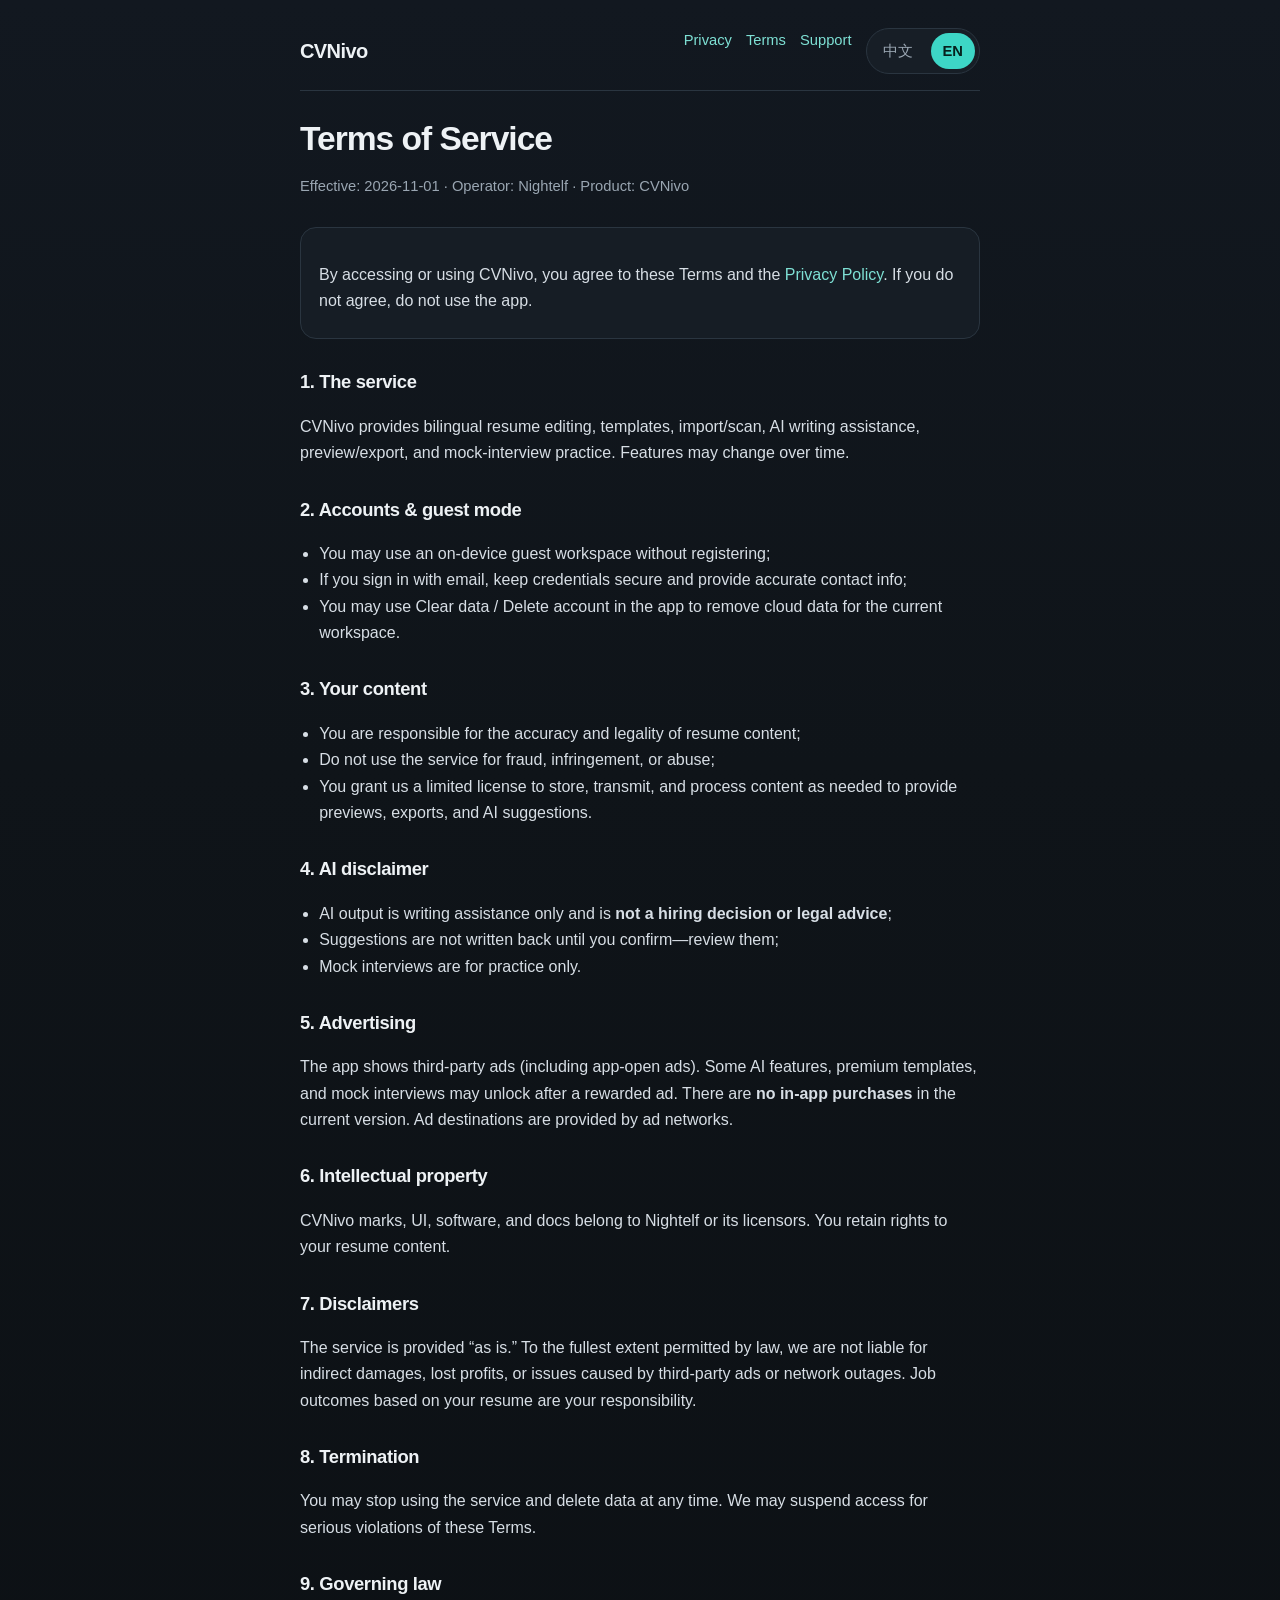
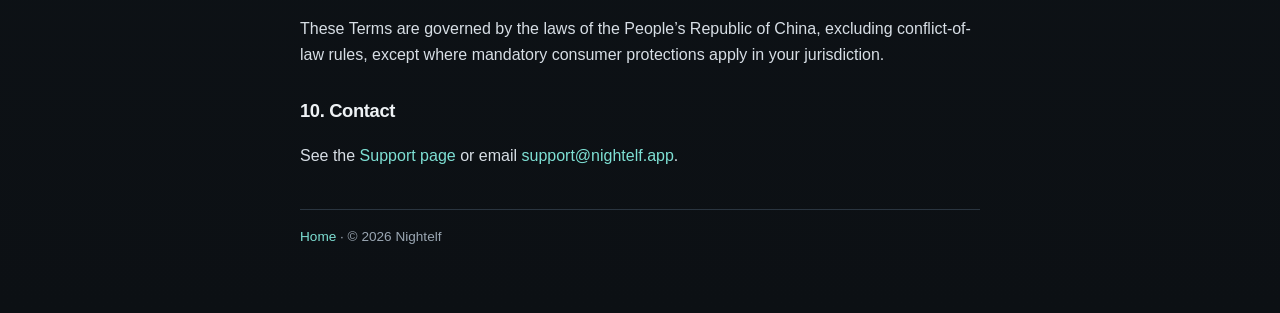
==== terms.html @ fb0bdf8f "Add CVNivo bilingual legal site for GitHub Pages Privacy, terms, support, and hub pages for App Stor" ====
<!DOCTYPE html>
<html lang="zh">
  <head>
    <meta charset="utf-8" />
    <meta name="viewport" content="width=device-width, initial-scale=1" />
    <title>CVNivo Terms of Service</title>
    <link rel="stylesheet" href="styles.css" />
  </head>
  <body>
    <div class="wrap">
      <header class="topnav">
        <a class="brand" href="index.html">CVNivo</a>
        <nav class="navlinks">
          <a href="privacy.html"
            ><span class="zh-inline">隐私政策</span
            ><span class="en-inline">Privacy</span></a
          >
          <a href="terms.html"
            ><span class="zh-inline">服务条款</span
            ><span class="en-inline">Terms</span></a
          >
          <a href="support.html"
            ><span class="zh-inline">支持</span
            ><span class="en-inline">Support</span></a
          >
          <div class="lang" role="group" aria-label="Language">
            <button type="button" data-lang="zh">中文</button>
            <button type="button" data-lang="en">EN</button>
          </div>
        </nav>
      </header>

      <article class="zh">
        <h1>服务条款</h1>
        <p class="meta">生效日期：2026-11-01 · 运营方：Nightelf · 产品：CVNivo</p>

        <div class="card">
          <p>
            欢迎使用 CVNivo。访问或使用本应用，即表示你同意本条款及
            <a href="privacy.html">隐私政策</a>。若不同意，请停止使用。
          </p>
        </div>

        <h2>1. 服务内容</h2>
        <p>
          CVNivo
          提供中英双语简历编辑、模板、导入/扫描、AI
          写作辅助、预览导出与模拟面试练习等工具。服务可能随版本更新而调整。
        </p>

        <h2>2. 账户与访客模式</h2>
        <ul>
          <li>你可以在无需注册的情况下使用本机访客工作区；</li>
          <li>若使用邮箱登录，你须提供真实可用的联系信息并妥善保管凭证；</li>
          <li>
            你可在应用内使用「清除数据 / 删除账户」删除当前工作区云端数据。
          </li>
        </ul>

        <h2>3. 你的内容与责任</h2>
        <ul>
          <li>你对上传、填写、导入的简历内容真实性与合法性负责；</li>
          <li>不得利用本服务从事欺诈、侵权、违法或滥用行为；</li>
          <li>
            你授予我们为提供服务所必需的有限许可：存储、传输与处理内容以生成预览、导出与
            AI 建议。
          </li>
        </ul>

        <h2>4. AI 功能免责声明</h2>
        <ul>
          <li>
            AI 输出仅为写作辅助建议，<strong>不构成录用、面试结果或法律建议</strong>；
          </li>
          <li>AI 建议在你确认前不会写回简历；请自行核对事实与表述；</li>
          <li>模拟面试仅供练习，不代表任何雇主的评价标准。</li>
        </ul>

        <h2>5. 广告</h2>
        <p>
          本应用包含第三方广告（含开屏广告）。部分 AI
          能力、精品模板与模拟面试可通过观看激励广告解锁。当前版本<strong>无应用内购</strong>。广告内容由广告网络提供，我们不对广告落地页负责。
        </p>

        <h2>6. 知识产权</h2>
        <p>
          CVNivo
          的商标、界面、软件与文档归 Nightelf
          或其许可方所有。除法律允许外，未经授权不得复制或反向工程。你保留对自己简历内容的权利。
        </p>

        <h2>7. 免责与责任限制</h2>
        <p>
          服务按「现状」提供。在适用法律允许的最大范围内，我们对间接损失、利润损失或因第三方广告/网络中断导致的损害不承担责任。因简历内容导致的求职结果由你自行承担。
        </p>

        <h2>8. 终止</h2>
        <p>
          你可以随时停止使用并删除数据。若你严重违反本条款，我们可能限制或终止服务访问。
        </p>

        <h2>9. 适用法律</h2>
        <p>
          本条款的解释与争议解决，在不与强制法冲突的前提下，优先适用中华人民共和国法律（不含冲突规范）。消费者强制保护规定不受影响。
        </p>

        <h2>10. 联系</h2>
        <p>
          见 <a href="support.html">支持页面</a> 或邮件
          <a href="mailto:support@nightelf.app">support@nightelf.app</a>。
        </p>
      </article>

      <article class="en">
        <h1>Terms of Service</h1>
        <p class="meta">
          Effective: 2026-11-01 · Operator: Nightelf · Product: CVNivo
        </p>

        <div class="card">
          <p>
            By accessing or using CVNivo, you agree to these Terms and the
            <a href="privacy.html">Privacy Policy</a>. If you do not agree, do not
            use the app.
          </p>
        </div>

        <h2>1. The service</h2>
        <p>
          CVNivo provides bilingual resume editing, templates, import/scan, AI
          writing assistance, preview/export, and mock-interview practice. Features
          may change over time.
        </p>

        <h2>2. Accounts &amp; guest mode</h2>
        <ul>
          <li>You may use an on-device guest workspace without registering;</li>
          <li>
            If you sign in with email, keep credentials secure and provide accurate
            contact info;
          </li>
          <li>
            You may use Clear data / Delete account in the app to remove cloud data
            for the current workspace.
          </li>
        </ul>

        <h2>3. Your content</h2>
        <ul>
          <li>You are responsible for the accuracy and legality of resume content;</li>
          <li>Do not use the service for fraud, infringement, or abuse;</li>
          <li>
            You grant us a limited license to store, transmit, and process content
            as needed to provide previews, exports, and AI suggestions.
          </li>
        </ul>

        <h2>4. AI disclaimer</h2>
        <ul>
          <li>
            AI output is writing assistance only and is
            <strong>not a hiring decision or legal advice</strong>;
          </li>
          <li>Suggestions are not written back until you confirm—review them;</li>
          <li>Mock interviews are for practice only.</li>
        </ul>

        <h2>5. Advertising</h2>
        <p>
          The app shows third-party ads (including app-open ads). Some AI features,
          premium templates, and mock interviews may unlock after a rewarded ad.
          There are <strong>no in-app purchases</strong> in the current version. Ad
          destinations are provided by ad networks.
        </p>

        <h2>6. Intellectual property</h2>
        <p>
          CVNivo marks, UI, software, and docs belong to Nightelf or its licensors.
          You retain rights to your resume content.
        </p>

        <h2>7. Disclaimers</h2>
        <p>
          The service is provided “as is.” To the fullest extent permitted by law,
          we are not liable for indirect damages, lost profits, or issues caused by
          third-party ads or network outages. Job outcomes based on your resume are
          your responsibility.
        </p>

        <h2>8. Termination</h2>
        <p>
          You may stop using the service and delete data at any time. We may
          suspend access for serious violations of these Terms.
        </p>

        <h2>9. Governing law</h2>
        <p>
          These Terms are governed by the laws of the People’s Republic of China,
          excluding conflict-of-law rules, except where mandatory consumer
          protections apply in your jurisdiction.
        </p>

        <h2>10. Contact</h2>
        <p>
          See the <a href="support.html">Support page</a> or email
          <a href="mailto:support@nightelf.app">support@nightelf.app</a>.
        </p>
      </article>

      <footer class="footer">
        <a href="index.html"
          ><span class="zh-inline">返回首页</span
          ><span class="en-inline">Home</span></a
        >
        · © 2026 Nightelf
      </footer>
    </div>
    <script src="site.js"></script>
  </body>
</html>
---- styles.css ----
:root {
  --bg: #0f1419;
  --panel: #171e26;
  --text: #eef2f5;
  --muted: #9aa6b2;
  --accent: #3dd6c6;
  --line: #2a3540;
  --link: #7ee0d4;
  --max: 720px;
  --font: "SF Pro Text", "PingFang SC", "Helvetica Neue", Arial, sans-serif;
}

* {
  box-sizing: border-box;
}

html {
  scroll-behavior: smooth;
}

body {
  margin: 0;
  font-family: var(--font);
  background: linear-gradient(180deg, #121820 0%, var(--bg) 40%, #0c1014 100%);
  color: var(--text);
  line-height: 1.65;
  min-height: 100vh;
}

a {
  color: var(--link);
  text-decoration: none;
}

a:hover {
  text-decoration: underline;
}

.wrap {
  max-width: var(--max);
  margin: 0 auto;
  padding: 28px 20px 64px;
}

.topnav {
  display: flex;
  flex-wrap: wrap;
  gap: 10px 16px;
  align-items: center;
  justify-content: space-between;
  margin-bottom: 28px;
  padding-bottom: 16px;
  border-bottom: 1px solid var(--line);
}

.brand {
  font-weight: 800;
  letter-spacing: -0.03em;
  font-size: 1.25rem;
  color: var(--text);
  text-decoration: none;
}

.navlinks {
  display: flex;
  flex-wrap: wrap;
  gap: 12px 14px;
  font-size: 0.92rem;
}

.lang {
  display: inline-flex;
  gap: 6px;
  background: var(--panel);
  border: 1px solid var(--line);
  border-radius: 999px;
  padding: 4px;
}

.lang button {
  appearance: none;
  border: 0;
  background: transparent;
  color: var(--muted);
  border-radius: 999px;
  padding: 6px 12px;
  font: inherit;
  cursor: pointer;
}

.lang button.active {
  background: var(--accent);
  color: #06201d;
  font-weight: 700;
}

h1 {
  font-size: clamp(1.6rem, 4vw, 2.1rem);
  line-height: 1.2;
  letter-spacing: -0.03em;
  margin: 0 0 8px;
}

.meta {
  color: var(--muted);
  font-size: 0.92rem;
  margin-bottom: 28px;
}

h2 {
  font-size: 1.15rem;
  margin: 28px 0 10px;
  letter-spacing: -0.02em;
}

p,
li {
  color: #d7dee5;
}

ul {
  padding-left: 1.2em;
}

.card {
  background: rgba(23, 30, 38, 0.9);
  border: 1px solid var(--line);
  border-radius: 16px;
  padding: 18px 18px 8px;
  margin: 18px 0;
}

.grid {
  display: grid;
  gap: 12px;
}

@media (min-width: 640px) {
  .grid.two {
    grid-template-columns: 1fr 1fr;
  }
}

.tile {
  display: block;
  background: var(--panel);
  border: 1px solid var(--line);
  border-radius: 14px;
  padding: 16px;
  color: inherit;
  text-decoration: none;
}

.tile:hover {
  border-color: var(--accent);
  text-decoration: none;
}

.tile strong {
  display: block;
  margin-bottom: 6px;
  color: var(--text);
}

.tile span {
  color: var(--muted);
  font-size: 0.92rem;
}

.footer {
  margin-top: 40px;
  padding-top: 16px;
  border-top: 1px solid var(--line);
  color: var(--muted);
  font-size: 0.85rem;
}

.zh,
.en {
  display: none;
}

html[lang="zh"] .zh,
html[lang="en"] .en {
  display: block;
}

html[lang="zh"] .zh-inline,
html[lang="en"] .en-inline {
  display: inline;
}

.zh-inline,
.en-inline {
  display: none;
}
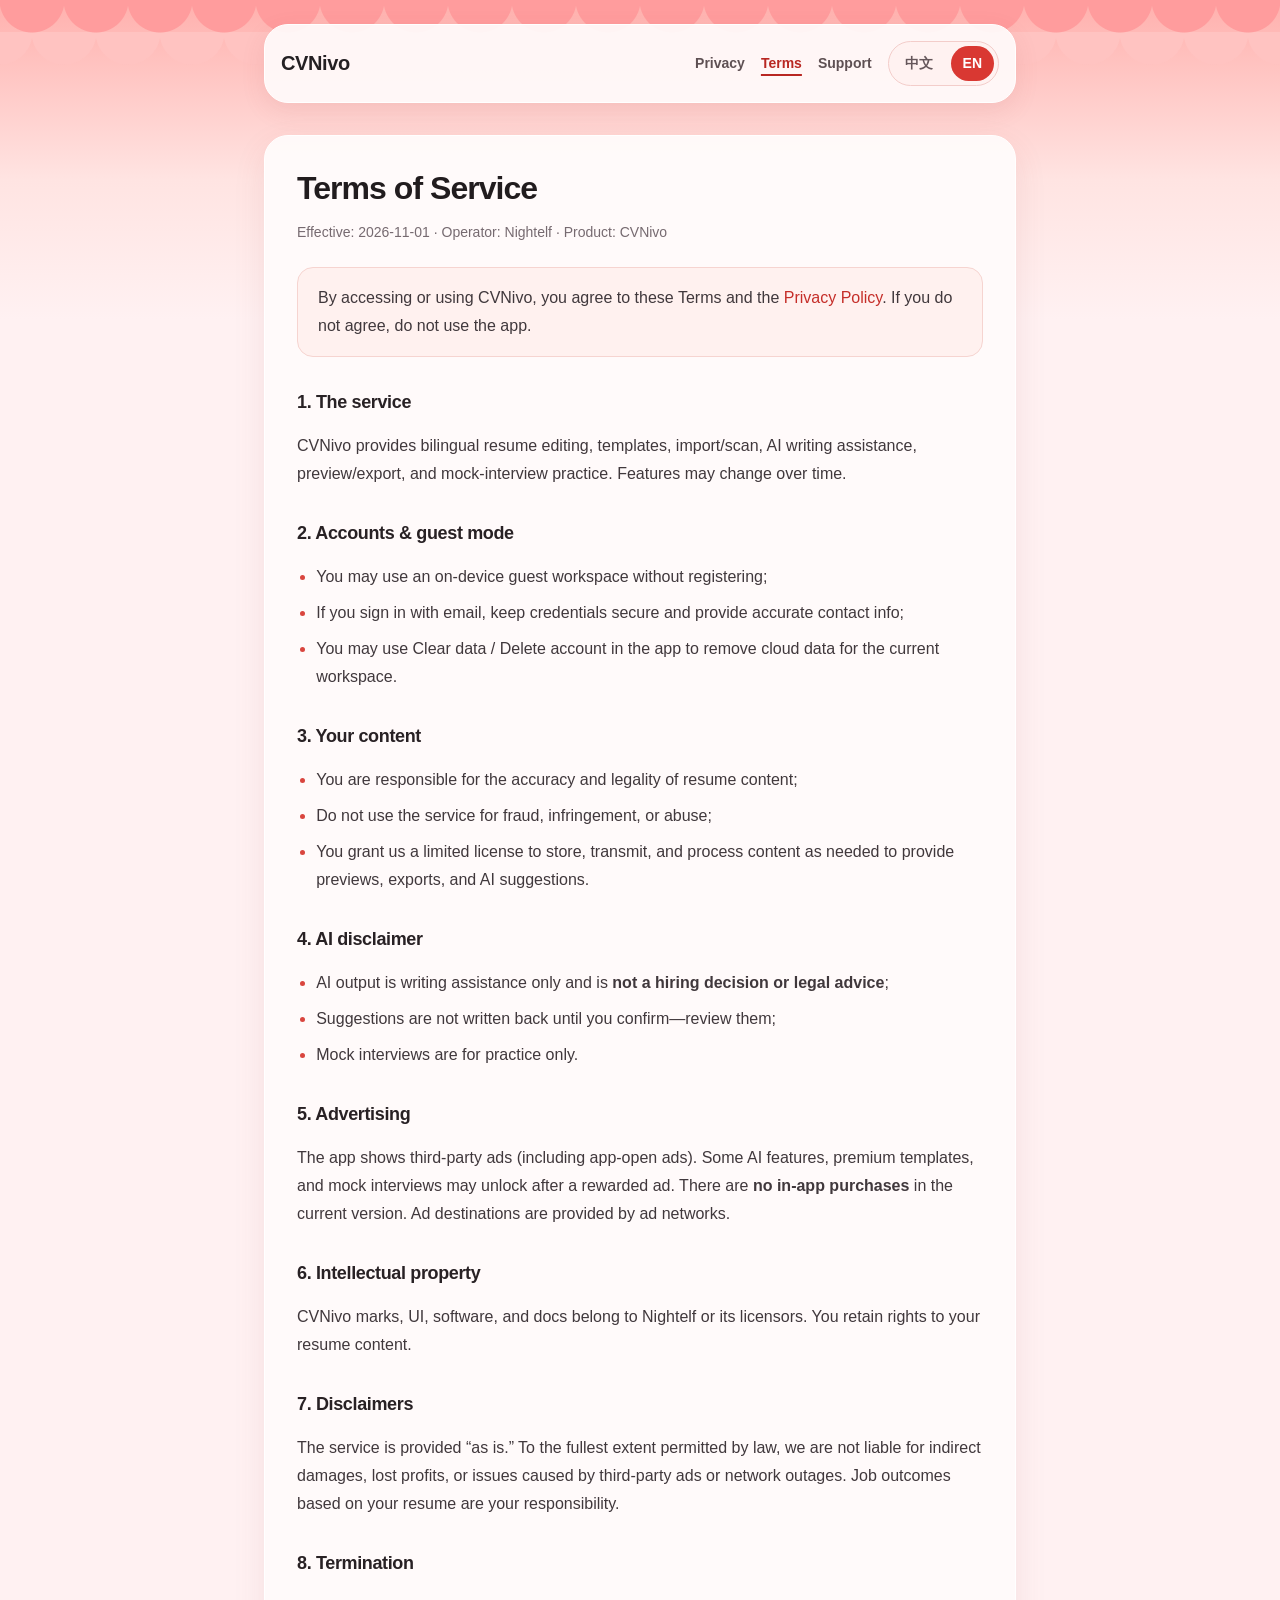
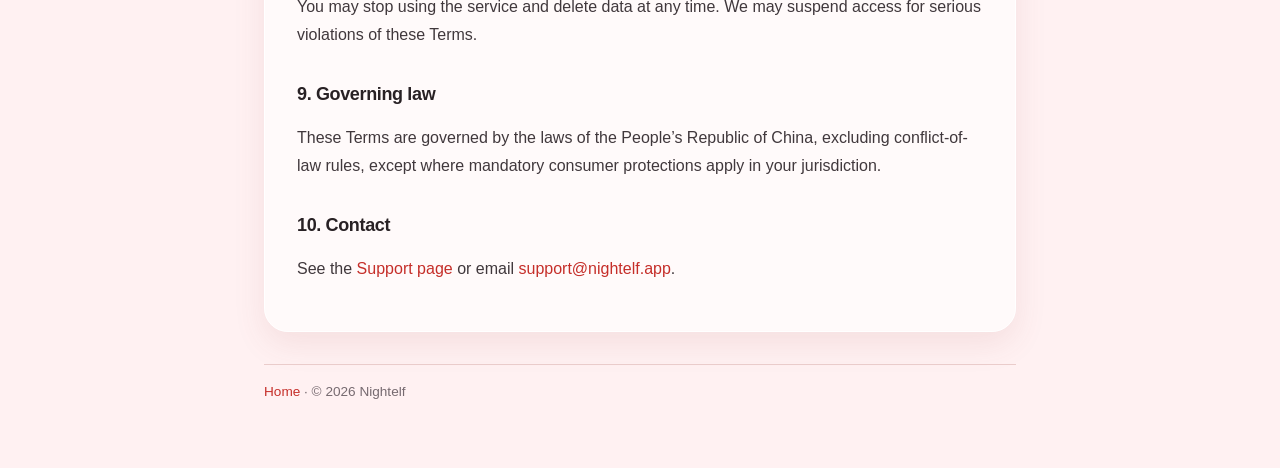
==== commit de3ff569: "Refresh legal pages to match app design" ====
--- a/terms.html
+++ b/terms.html
@@ -6,7 +6,8 @@
     <title>CVNivo Terms of Service</title>
     <link rel="stylesheet" href="styles.css" />
   </head>
-  <body>
+  <body class="legal-page">
+    <a class="skip-link" href="#main-content"><span class="zh-inline">跳至正文</span><span class="en-inline">Skip to content</span></a>
     <div class="wrap">
       <header class="topnav">
         <a class="brand" href="index.html">CVNivo</a>
@@ -15,7 +16,7 @@
             ><span class="zh-inline">隐私政策</span
             ><span class="en-inline">Privacy</span></a
           >
-          <a href="terms.html"
+          <a aria-current="page" href="terms.html"
             ><span class="zh-inline">服务条款</span
             ><span class="en-inline">Terms</span></a
           >
@@ -30,6 +31,7 @@
         </nav>
       </header>
 
+      <main id="main-content">
       <article class="zh">
         <h1>服务条款</h1>
         <p class="meta">生效日期：2026-11-01 · 运营方：Nightelf · 产品：CVNivo</p>
@@ -207,6 +209,7 @@
         </p>
       </article>
 
+      </main>
       <footer class="footer">
         <a href="index.html"
           ><span class="zh-inline">返回首页</span
--- a/styles.css
+++ b/styles.css
@@ -194,3 +194,126 @@
 .en-inline {
   display: none;
 }
+
+/* Legal reading pages: the same warm palette as the CVNivo app. */
+body.legal-page {
+  --text: #242023;
+  --muted: #766a70;
+  --accent: #e9423b;
+  --line: #f0cdcc;
+  --link: #c52e29;
+  --panel: #fffafa;
+  color: var(--text);
+  background-color: #fff1f2;
+  background-image: radial-gradient(circle at 50% 0, #ff9c9d 0 32px, transparent 33px),
+    radial-gradient(circle at 50% 0, #ffc3c1 0 32px, transparent 33px),
+    linear-gradient(180deg, #ffb0ad 0, #ffe4e2 180px, #fff1f2 320px);
+  background-size: 64px 64px, 64px 64px, 100% 100%;
+  background-position: 0 0, 32px 32px, 0 0;
+  background-repeat: repeat-x, repeat-x, no-repeat;
+}
+
+.legal-page .wrap {
+  max-width: 800px;
+  padding: 24px 24px 64px;
+}
+
+.legal-page .topnav {
+  margin-bottom: 32px;
+  padding: 16px;
+  gap: 16px 24px;
+  background: rgba(255, 250, 250, .94);
+  border: 1px solid #fff;
+  border-radius: 24px;
+  box-shadow: 0 8px 24px rgba(153, 72, 67, .10);
+}
+
+.legal-page .brand {
+  font-size: 1.25rem;
+  font-weight: 700;
+  letter-spacing: -.02em;
+}
+
+.legal-page .navlinks {
+  align-items: center;
+  gap: 8px 16px;
+  font-size: .875rem;
+  font-weight: 600;
+}
+
+.legal-page .navlinks a {
+  color: #5e5053;
+  padding: 8px 0;
+}
+
+.legal-page .navlinks a[aria-current="page"] {
+  color: #b82722;
+  text-decoration: underline;
+  text-decoration-thickness: 2px;
+  text-underline-offset: 6px;
+}
+
+.legal-page .lang {
+  background: #fff2f1;
+  border-color: #f3cdca;
+}
+
+.legal-page .lang button { color: #65575b; }
+.legal-page .lang button.active { background: #d93832; color: #fff; }
+.legal-page .lang button:hover:not(.active) { background: #ffe0de; }
+.legal-page a:focus-visible, .legal-page button:focus-visible {
+  outline: 3px solid #a72420;
+  outline-offset: 3px;
+}
+
+.legal-page main {
+  background: rgba(255, 251, 251, .96);
+  border: 1px solid #fff;
+  border-radius: 24px;
+  padding: 32px;
+  box-shadow: 0 12px 32px rgba(153, 72, 67, .10);
+}
+
+.legal-page h1 { font-size: 2rem; line-height: 1.25; color: #211c1e; }
+.legal-page h2 { font-size: 1.125rem; line-height: 1.5; margin: 32px 0 12px; color: #282124; }
+.legal-page p, .legal-page li { color: #40383c; font-size: 1rem; line-height: 1.75; overflow-wrap: anywhere; }
+.legal-page li + li { margin-top: 8px; }
+.legal-page li::marker { color: #d9453e; }
+.legal-page .meta { color: var(--muted); font-size: .875rem; line-height: 1.5; margin-bottom: 24px; }
+.legal-page .card {
+  background: #fff1ef;
+  border-color: #f6d4d0;
+  border-radius: 16px;
+  padding: 16px 20px;
+  margin: 24px 0;
+}
+.legal-page .card p { margin: 0; }
+.legal-page .footer { border-color: #eacccb; color: var(--muted); margin-top: 32px; }
+.legal-page .skip-link {
+  position: fixed;
+  z-index: 10;
+  left: 16px;
+  top: 8px;
+  transform: translateY(-150%);
+  padding: 8px 16px;
+  background: #fff;
+  border: 2px solid #c52e29;
+  border-radius: 8px;
+}
+.legal-page .skip-link:focus { transform: translateY(0); }
+
+@media (max-width: 520px) {
+  .legal-page .wrap { padding: 16px 12px 48px; }
+  .legal-page .topnav { margin-bottom: 24px; padding: 16px; gap: 8px; }
+  .legal-page .brand { width: 100%; }
+  .legal-page .navlinks { width: 100%; gap: 8px 12px; }
+  .legal-page .lang { margin-left: auto; }
+  .legal-page main { padding: 24px 20px; border-radius: 24px; }
+  .legal-page h1 { font-size: 1.5rem; line-height: 2rem; }
+  .legal-page h2 { margin-top: 24px; }
+  .legal-page .card { padding: 16px; }
+}
+
+@media (prefers-reduced-motion: reduce) {
+  html { scroll-behavior: auto; }
+}
